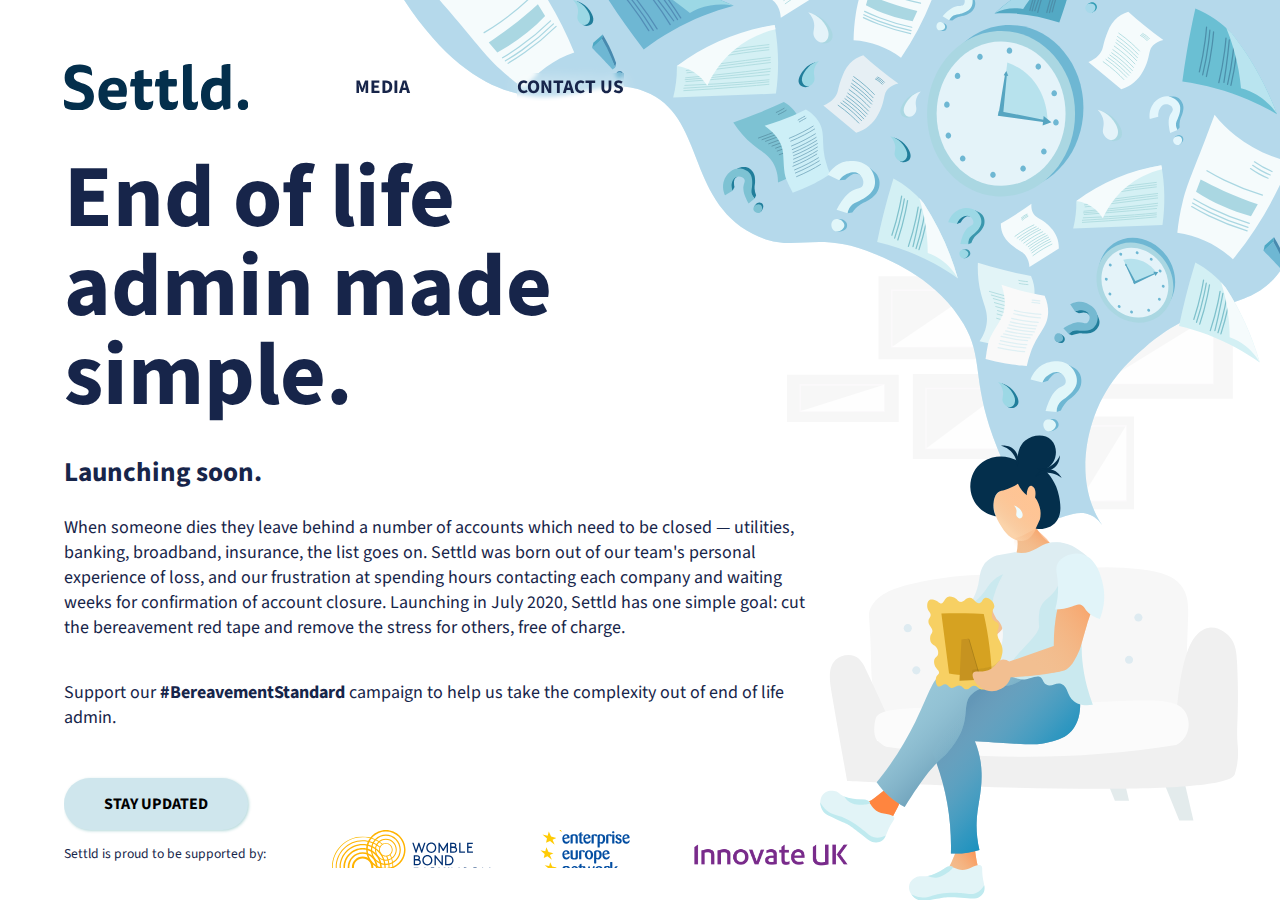
==== index.html @ 3180a31d "media page" ====
<!DOCTYPE html>
<html lang="en">
  <head>
    <meta charset="UTF-8" />
    <meta name="viewport" content="width=device-width, initial-scale=1.0" />
    <title>Settld</title>
    <link
      href="https://fonts.googleapis.com/css2?family=Source+Sans+Pro&display=swap"
      rel="stylesheet"
    />
    <link rel="stylesheet" href="/style/common.css" />
    <link rel="stylesheet" href="/style/home.css" />
  </head>
  <body data-expanded="false">
    <script>
      function toggleExpand() {
        document.body.dataset.expanded =
          document.body.dataset.expanded === 'true' ? 'false' : 'true'
      }
    </script>
    <div class="mobile-nav" onclick="toggleExpand()">
      <nav>
        <a href="/"><img src="/imgs/logo.svg" alt="settld logo" /></a>
        <a href="/media">media</a>
        <a href="/contact">contact us</a>
      </nav>
      <button></button>
    </div>
    <div class="content">
      <nav class="desktop-nav">
        <a href="/"><img src="/imgs/logo.svg" alt="settld logo" /></a>
        <a href="/media">media</a>
        <a href="/contact">contact us</a>
      </nav>
      <main>
        <h1>End of <span id="life">life</span> admin made simple.</h1>
        <h2>Launching soon.</h2>
        <p>
          When someone dies they leave behind a number of accounts which need to
          be closed &mdash; utilities, banking, broadband, insurance, the list
          goes on. Settld was born out of our team's personal experience of
          loss, and our frustration at spending hours contacting each company
          and waiting weeks for confirmation of account closure. Launching in
          July 2020, Settld has one simple goal: cut the bereavement red tape
          and remove the stress for others, free of charge.
        </p>
        <p>
          Support our
          <a href="https://www.change.org/BereavementStandard"
            >#BereavementStandard</a
          >
          campaign to help us take the complexity out of end of life admin.
        </p>

        <button>Stay Updated</button>
      </main>
      <div class="support">
        <p>Settld is proud to be supported by:</p>
        <img src="imgs/wbd.svg" alt="whomble bond dickinson" />
        <img src="imgs/een.svg" alt="enterprise europe network" />
        <img src="imgs/iuk.png" alt="innovate uk" />
      </div>
    </div>
    <img src="imgs/illustration.svg" alt="illustration" class="img-main" />
  </body>
</html>
---- style/common.css ----
:root {
  --cl-text: #17254a;
  --cl-accent: #cfe6ed;
}

body {
  margin: 0;
  padding-top: 2rem;
  font-size: 18px;
  font-family: 'Source Sans Pro', sans-serif;
  height: 100vh;
  box-sizing: border-box;
  color: var(--cl-text);
  overflow-x: hidden;
}

.content {
  max-width: 50rem;
  height: 100%;
  display: flex;
  flex-direction: column;
  justify-content: space-between;
  margin-left: 5vw;
  padding: 2rem 0;
  box-sizing: border-box;
  overflow-x: hidden;
}

.desktop-nav {
  display: flex;
  justify-content: space-between;
  align-items: center;
  width: 70%;
}

nav > * {
  margin: 0;
}

nav > a {
  text-transform: uppercase;
  font-size: 1.2rem;
  text-decoration: none;
  color: inherit;
  font-weight: bold;
}

nav > a:not(:first-child) {
  /* text legibility on illustration */
  text-shadow: 0 0 1rem #fff;
  backdrop-filter: blur(2px);
}

nav > a:first-child {
  display: contents;
}

.mobile-nav {
  display: none;
  position: relative;
  left: 5vw;
  top: 20vw;
  width: 3rem;
  height: 3rem;
  background-color: var(--cl-accent);
  box-shadow: 2.5px 2.5px 5px #cfe6ed88;
  border-radius: 50%;
  z-index: 1000;
}

.mobile-nav::before {
  content: '';
  position: absolute;
  left: 0;
  top: 0;
  width: 100%;
  height: 100%;
  background-color: inherit;
  border-radius: 50%;
  transition: transform 0.3s ease;
}

body[data-expanded='true'] {
  overflow: hidden;
}

body[data-expanded='true'] .mobile-nav::before {
  transform: scale(50);
}

.mobile-nav > nav {
  visibility: hidden;
  width: 100vw;
  height: 100vh;
  background-color: var(--cl-accent);
  position: fixed;
  top: 0;
  left: 0;
  margin: 0;
  padding: 6vw;
  box-sizing: border-box;
  display: flex;
  flex-direction: column;
  justify-content: center;
  align-items: flex-start;
  opacity: 0;
}

.mobile-nav > nav * {
  margin-bottom: 4rem;
}

body[data-expanded='true'] .mobile-nav > nav {
  visibility: visible;
  transition: opacity 0.2s ease 0.2s;
  opacity: 1;
}

.mobile-nav > button {
  position: absolute;
  display: block;
  background-color: transparent;
  width: 50%;
  margin: 0;
  left: 50%;
  top: 50%;
  transform: translateX(-50%) translateY(-50%);
  border: none;
  background-color: var(--cl-text);
  --line-width: 2px;
  height: var(--line-width);
  border-radius: calc(var(--line-width) / 2);
}

.mobile-nav > button::before,
.mobile-nav > button::after {
  content: '';
  position: absolute;
  left: 0;
  width: 100%;
  background-color: var(--cl-text);
  top: 0;
  transform: translateY(-0.35rem);
  height: var(--line-width);
  border-radius: calc(var(--line-width) / 2);
  transform-origin: center;
  transition: transform 0.2s ease;
}

.mobile-nav > button::after {
  transform: translateY(0.35rem);
}

body[data-expanded='true'] .mobile-nav > button {
  background-color: transparent;
}
body[data-expanded='true'] .mobile-nav > button::before {
  transform: rotate(45deg) translateX(15%) translateY(-0.2rem);
}
[data-expanded='true'] .mobile-nav > button::after {
  transform: rotate(-45deg) translateX(15%) translateY(0.2rem);
}

button:focus {
  outline: none;
}

hr {
  border: none;
  height: 1px;
  background-color: var(--cl-text);
  margin: 4rem 0;
  opacity: 0.3;
}

@media (orientation: portrait) {
  body {
    padding: 0;
    height: initial;
    width: 100vw;
  }

  .content {
    margin: 0;
    padding: 5vw;
    position: relative;
    margin: auto;
  }

  .desktop-nav {
    margin-top: 40vw;
    position: absolute;
  }

  .desktop-nav > p {
    font-size: min(18vmin, 7rem);
  }

  .desktop-nav > *:not(:first-child) {
    display: none;
  }

  .mobile-nav {
    display: block;
  }
}
---- style/home.css ----
h1 {
  font-size: 5.55rem;
  margin-bottom: 2rem;
  line-height: 100%;
}

h2 {
  font-size: 1.7rem;
  margin-top: 0;
}

p:nth-of-type(2n) {
  margin-top: 2.5rem;
}

main {
  margin-right: 2rem;
  margin-top: 5vh;
}

main > *:first-child {
  margin-top: 0;
}

main a {
  text-decoration: none;
  font-weight: bold;
  color: inherit;
}

main > button {
  margin-top: 3rem;
  appearance: none;
  border: none;
  background-color: var(--cl-accent);
  width: 11.5rem;
  height: 3.28rem;
  text-transform: uppercase;
  display: block;
  font-family: inherit;
  font-size: 1rem;
  font-weight: bold;
  box-shadow: 1px 1px 3px #0a82854d;
  border-radius: 1000px;
}

.img-main {
  position: absolute;
  right: 0;
  top: 0;
  height: 100vh;
  z-index: -1;
}

.support {
  display: flex;
  justify-content: space-between;
  overflow: hidden;
}

.support > p {
  font-size: 0.85rem;
}

.support > img {
  height: 3rem;
}

.support > img:nth-of-type(2n) {
  transform: scale(0.8);
}

.support > img[alt~='europe'] {
  transform: scale(1.6);
}

#life::after {
  content: '\A';
  white-space: pre;
}

@media (orientation: portrait) {
  .img-main {
    width: 100vw;
    height: initial;
  }

  main {
    margin: 0;
    margin-top: 100vw;
  }

  h1 {
    font-size: 3rem;
  }

  h1,
  h2 {
    text-align: center;
  }

  main > button {
    margin: 7vmin auto;
    margin-top: 6rem;
  }

  #life::after {
    content: none;
  }

  .support {
    flex-direction: column;
    align-items: center;
  }

  .support p {
    text-align: left;
    width: 100%;
    margin: 2rem 0;
  }

  .support > * {
    margin-bottom: 4rem;
  }

  img[alt~='uk'] {
    height: initial;
    width: 10rem;
    margin-top: -1rem;
  }
}

@media (orientation: landscape) and (max-width: 1240px) {
  .img-main {
    position: fixed;
    margin-right: calc(100vw - 1240px);
  }
}
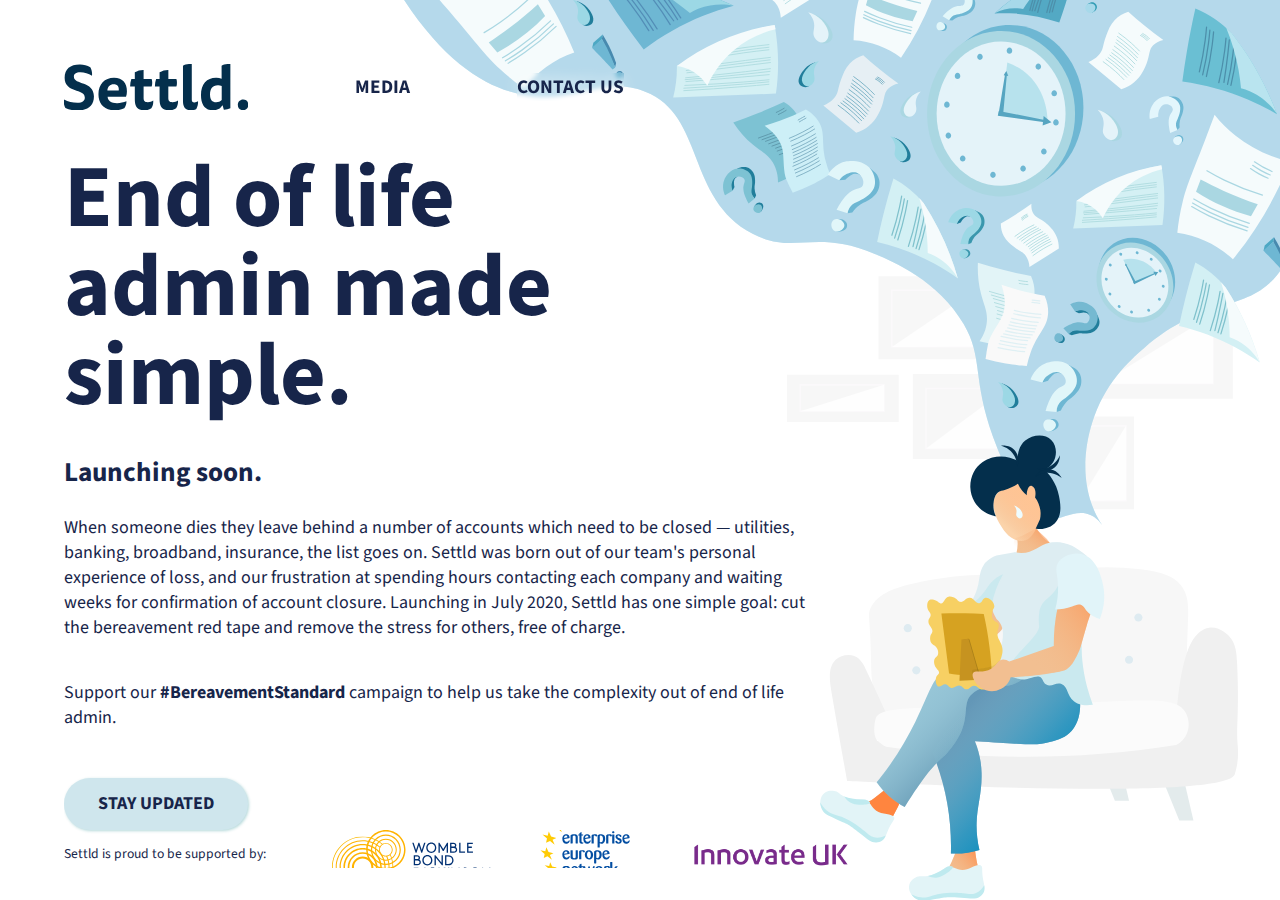
==== commit e9f223a5: "link call to action to contact page" ====
--- a/index.html
+++ b/index.html
@@ -51,8 +51,7 @@
           >
           campaign to help us take the complexity out of end of life admin.
         </p>
-
-        <button>Stay Updated</button>
+        <a class="cta" href="/contact">Stay Updated</a>
       </main>
       <div class="support">
         <p>Settld is proud to be supported by:</p>
--- a/style/common.css
+++ b/style/common.css
@@ -188,7 +188,7 @@
   }
 
   .desktop-nav {
-    margin-top: 40vw;
+    margin-top: 32vw;
     position: absolute;
   }
 
--- a/style/home.css
+++ b/style/home.css
@@ -28,20 +28,18 @@
   color: inherit;
 }
 
-main > button {
+.cta {
+  display: block;
   margin-top: 3rem;
-  appearance: none;
-  border: none;
   background-color: var(--cl-accent);
   width: 11.5rem;
   height: 3.28rem;
   text-transform: uppercase;
-  display: block;
-  font-family: inherit;
-  font-size: 1rem;
   font-weight: bold;
   box-shadow: 1px 1px 3px #0a82854d;
   border-radius: 1000px;
+  line-height: 3.28rem;
+  text-align: center;
 }
 
 .img-main {
@@ -87,7 +85,7 @@
 
   main {
     margin: 0;
-    margin-top: 100vw;
+    margin-top: 93vw;
   }
 
   h1 {
@@ -99,9 +97,9 @@
     text-align: center;
   }
 
-  main > button {
+  .cta {
     margin: 7vmin auto;
-    margin-top: 6rem;
+    margin-top: 3rem;
   }
 
   #life::after {
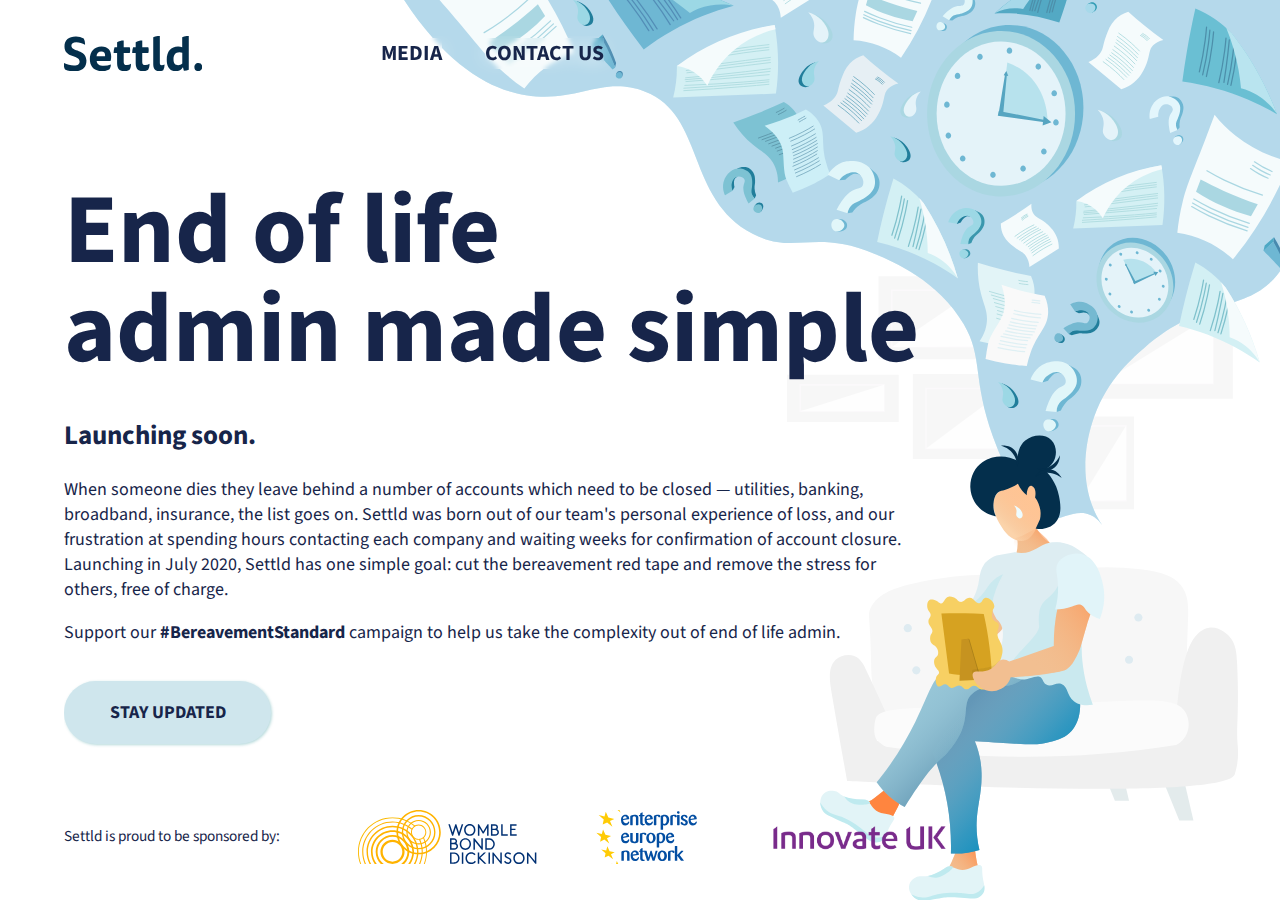
==== commit ee0e37e0: "style adjustments" ====
--- a/index.html
+++ b/index.html
@@ -33,7 +33,7 @@
         <a href="/contact">contact us</a>
       </nav>
       <main>
-        <h1>End of <span id="life">life</span> admin made simple.</h1>
+        <h1>End of <span id="life">life</span> admin made simple</h1>
         <h2>Launching soon.</h2>
         <p>
           When someone dies they leave behind a number of accounts which need to
@@ -54,7 +54,8 @@
         <a class="cta" href="/contact">Stay Updated</a>
       </main>
       <div class="support">
-        <p>Settld is proud to be supported by:</p>
+        <p>Settld is proud to be sponsored by:</p>
+        <img src="imgs/iuk.png" alt="innovate uk" />
         <img src="imgs/wbd.svg" alt="whomble bond dickinson" />
         <img src="imgs/een.svg" alt="enterprise europe network" />
         <img src="imgs/iuk.png" alt="innovate uk" />
--- a/style/common.css
+++ b/style/common.css
@@ -1,13 +1,13 @@
 :root {
   --cl-text: #17254a;
   --cl-accent: #cfe6ed;
-}
-
-body {
-  margin: 0;
-  padding-top: 2rem;
   font-size: 18px;
   font-family: 'Source Sans Pro', sans-serif;
+}
+
+body {
+  margin: 0;
+  padding-top: 2rem;
   height: 100vh;
   box-sizing: border-box;
   color: var(--cl-text);
@@ -16,7 +16,6 @@
 
 .content {
   max-width: 50rem;
-  height: 100%;
   display: flex;
   flex-direction: column;
   justify-content: space-between;
@@ -30,7 +29,12 @@
   display: flex;
   justify-content: space-between;
   align-items: center;
-  width: 70%;
+  width: 60%;
+}
+
+.desktop-nav img {
+  width: 138px;
+  margin-right: 25%;
 }
 
 nav > * {
@@ -169,7 +173,8 @@
   border: none;
   height: 1px;
   background-color: var(--cl-text);
-  margin: 4rem 0;
+  margin: 3rem 0;
+  margin: 4vh 0;
   opacity: 0.3;
 }
 
@@ -204,3 +209,13 @@
     display: block;
   }
 }
+
+@media (orientation: landscape) and (max-height: 900px) {
+  body {
+    padding-top: 4vh;
+  }
+
+  .content {
+    padding-top: 0;
+  }
+}
--- a/style/home.css
+++ b/style/home.css
@@ -1,5 +1,5 @@
 h1 {
-  font-size: 5.55rem;
+  font-size: 3.55rem;
   margin-bottom: 2rem;
   line-height: 100%;
 }
@@ -7,10 +7,6 @@
 h2 {
   font-size: 1.7rem;
   margin-top: 0;
-}
-
-p:nth-of-type(2n) {
-  margin-top: 2.5rem;
 }
 
 main {
@@ -26,6 +22,10 @@
   text-decoration: none;
   font-weight: bold;
   color: inherit;
+}
+
+.content {
+  min-height: 100%;
 }
 
 .cta {
@@ -64,10 +64,6 @@
   height: 3rem;
 }
 
-.support > img:nth-of-type(2n) {
-  transform: scale(0.8);
-}
-
 .support > img[alt~='europe'] {
   transform: scale(1.6);
 }
@@ -75,6 +71,10 @@
 #life::after {
   content: '\A';
   white-space: pre;
+}
+
+img[alt~='uk']:first-of-type {
+  display: none;
 }
 
 @media (orientation: portrait) {
@@ -112,19 +112,25 @@
   }
 
   .support p {
-    text-align: left;
-    width: 100%;
     margin: 2rem 0;
   }
 
   .support > * {
-    margin-bottom: 4rem;
+    margin-bottom: 3rem;
   }
 
   img[alt~='uk'] {
     height: initial;
     width: 10rem;
-    margin-top: -1rem;
+    margin-bottom: 2rem;
+  }
+
+  img[alt~='uk']:first-of-type {
+    display: initial;
+  }
+
+  img[alt~='uk']:last-of-type {
+    display: none;
   }
 }
 
@@ -134,3 +140,28 @@
     margin-right: calc(100vw - 1240px);
   }
 }
+
+@media (orientation: landscape) and (max-height: 900px) {
+  h1 {
+    font-size: 11vh;
+    font-size: max(11vh, 3rem);
+  }
+
+  h2 {
+    font-size: 3vh;
+    font-size: max(3vh, 1.2rem);
+  }
+
+  p {
+    font-size: 2vh;
+    font-size: max(2vh, 0.8rem);
+  }
+
+  .cta {
+    margin-top: 2rem;
+    width: 11.5rem;
+    width: 23vh;
+    height: 7vh;
+    line-height: 7vh;
+  }
+}
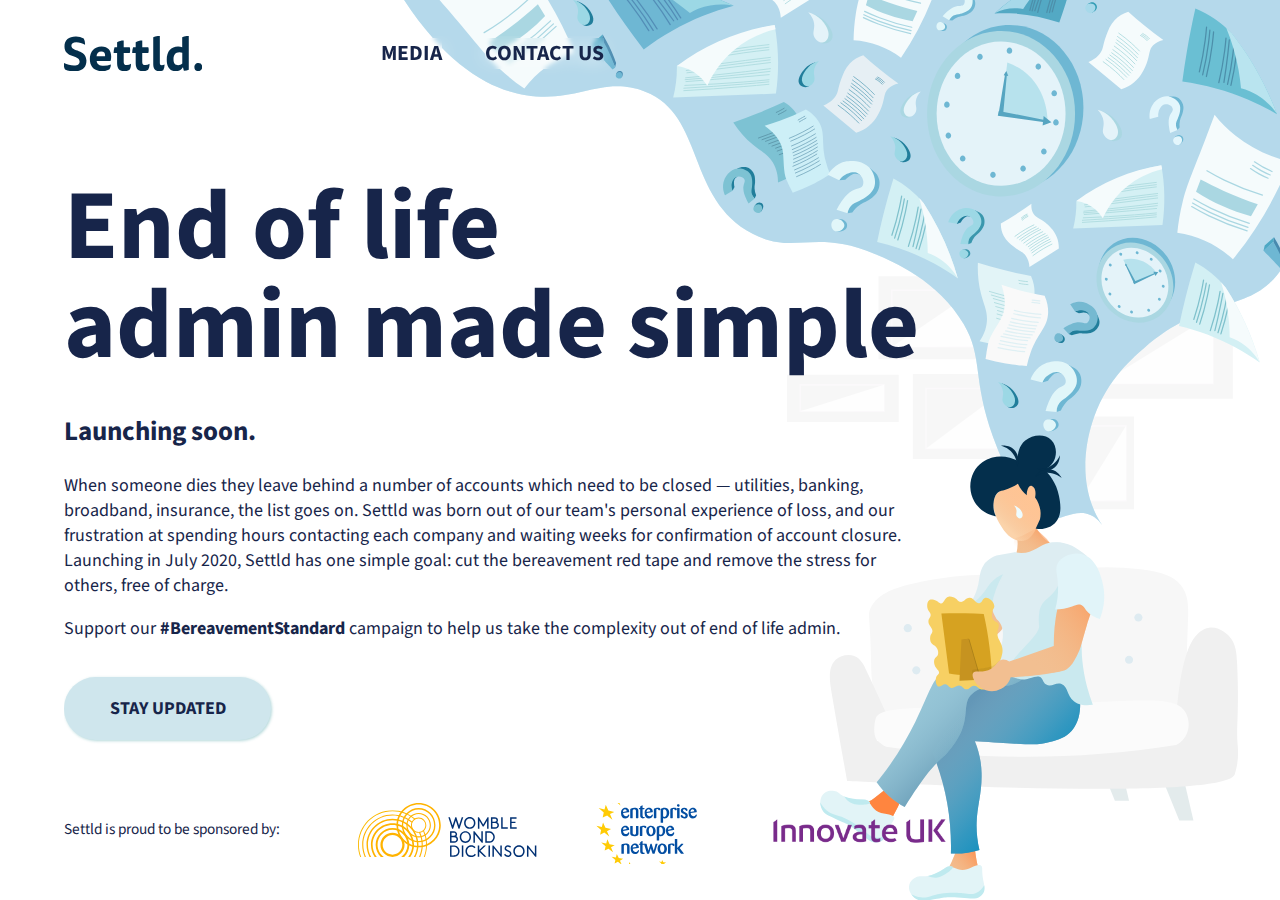
==== commit cd096fc2: "link supporters" ====
--- a/index.html
+++ b/index.html
@@ -55,10 +55,22 @@
       </main>
       <div class="support">
         <p>Settld is proud to be sponsored by:</p>
-        <img src="imgs/iuk.png" alt="innovate uk" />
-        <img src="imgs/wbd.svg" alt="whomble bond dickinson" />
-        <img src="imgs/een.svg" alt="enterprise europe network" />
-        <img src="imgs/iuk.png" alt="innovate uk" />
+        <a
+          href="https://www.gov.uk/government/organisations/innovate-uk"
+          target="_blank"
+          ><img src="imgs/iuk.png" alt="innovate uk"
+        /></a>
+        <a href="https://www.womblebonddickinson.com/uk" target="_blank"
+          ><img src="imgs/wbd.svg" alt="whomble bond dickinson"
+        /></a>
+        <a href="https://een.ec.europa.eu/" target="_blank"
+          ><img src="imgs/een.svg" alt="enterprise europe network"
+        /></a>
+        <a
+          href="https://www.gov.uk/government/organisations/innovate-uk"
+          target="_blank"
+          ><img src="imgs/iuk.png" alt="innovate uk"
+        /></a>
       </div>
     </div>
     <img src="imgs/illustration.svg" alt="illustration" class="img-main" />
--- a/style/home.css
+++ b/style/home.css
@@ -60,11 +60,11 @@
   font-size: 0.85rem;
 }
 
-.support > img {
+.support img {
   height: 3rem;
 }
 
-.support > img[alt~='europe'] {
+.support img[alt~='europe'] {
   transform: scale(1.6);
 }
 
@@ -73,7 +73,7 @@
   white-space: pre;
 }
 
-img[alt~='uk']:first-of-type {
+.support > a:first-of-type {
   display: none;
 }
 
@@ -115,7 +115,7 @@
     margin: 2rem 0;
   }
 
-  .support > * {
+  .support img {
     margin-bottom: 3rem;
   }
 
@@ -125,11 +125,10 @@
     margin-bottom: 2rem;
   }
 
-  img[alt~='uk']:first-of-type {
+  .support > a:first-of-type {
     display: initial;
   }
-
-  img[alt~='uk']:last-of-type {
+  .support > a:last-of-type {
     display: none;
   }
 }
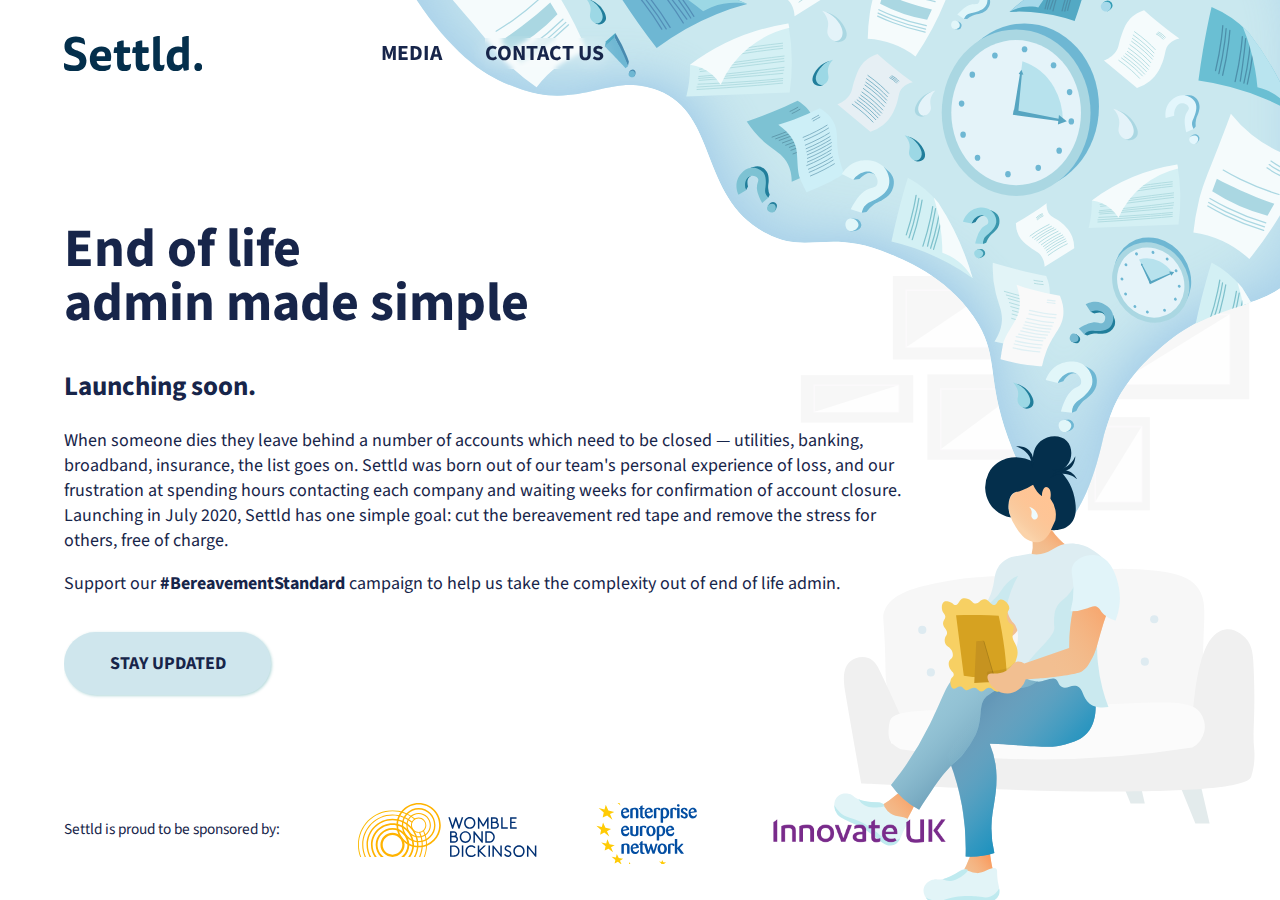
==== commit b3ece5bc: "Fixes links." ====
--- a/index.html
+++ b/index.html
@@ -1,78 +1,67 @@
 <!DOCTYPE html>
 <html lang="en">
-  <head>
-    <meta charset="UTF-8" />
-    <meta name="viewport" content="width=device-width, initial-scale=1.0" />
-    <title>Settld</title>
-    <link
-      href="https://fonts.googleapis.com/css2?family=Source+Sans+Pro&display=swap"
-      rel="stylesheet"
-    />
-    <link rel="stylesheet" href="/style/common.css" />
-    <link rel="stylesheet" href="/style/home.css" />
-  </head>
-  <body data-expanded="false">
-    <script>
-      function toggleExpand() {
-        document.body.dataset.expanded =
-          document.body.dataset.expanded === 'true' ? 'false' : 'true'
-      }
-    </script>
-    <div class="mobile-nav" onclick="toggleExpand()">
-      <nav>
-        <a href="/"><img src="/imgs/logo.svg" alt="settld logo" /></a>
-        <a href="/media">media</a>
-        <a href="/contact">contact us</a>
-      </nav>
-      <button></button>
+
+<head>
+  <meta charset="UTF-8" />
+  <meta name="viewport" content="width=device-width, initial-scale=1.0" />
+  <title>Settld</title>
+  <link href="https://fonts.googleapis.com/css2?family=Source+Sans+Pro&display=swap" rel="stylesheet" />
+  <link rel="stylesheet" href="/style/common.css" />
+  <link rel="stylesheet" href="/style/home.css" />
+</head>
+
+<body data-expanded="false">
+  <script>
+    function toggleExpand() {
+      document.body.dataset.expanded =
+        document.body.dataset.expanded === 'true' ? 'false' : 'true'
+    }
+  </script>
+  <div class="mobile-nav" onclick="toggleExpand()">
+    <nav>
+      <a href="/"><img src="/imgs/logo.svg" alt="settld logo" /></a>
+      <a href="/media/index.html">media</a>
+      <a href="/contact/index.html">contact us</a>
+    </nav>
+    <button></button>
+  </div>
+  <div class="content">
+    <nav class="desktop-nav">
+      <a href="/"><img src="/imgs/logo.svg" alt="settld logo" /></a>
+      <a href="/media/index.html">media</a>
+      <a href="/contact/index.html">contact us</a>
+    </nav>
+    <main>
+      <h1>End of <span id="life">life</span> admin made simple</h1>
+      <h2>Launching soon.</h2>
+      <p>
+        When someone dies they leave behind a number of accounts which need to
+        be closed &mdash; utilities, banking, broadband, insurance, the list
+        goes on. Settld was born out of our team's personal experience of
+        loss, and our frustration at spending hours contacting each company
+        and waiting weeks for confirmation of account closure. Launching in
+        July 2020, Settld has one simple goal: cut the bereavement red tape
+        and remove the stress for others, free of charge.
+      </p>
+      <p>
+        Support our
+        <a href="https://www.change.org/BereavementStandard">#BereavementStandard</a>
+        campaign to help us take the complexity out of end of life admin.
+      </p>
+      <a class="cta" href="/contact/index.html">Stay Updated</a>
+    </main>
+    <div class="support">
+      <p>Settld is proud to be sponsored by:</p>
+      <a href="https://www.gov.uk/government/organisations/innovate-uk" target="_blank"><img src="imgs/iuk.png"
+          alt="innovate uk" /></a>
+      <a href="https://www.womblebonddickinson.com/uk" target="_blank"><img src="imgs/wbd.svg"
+          alt="whomble bond dickinson" /></a>
+      <a href="https://een.ec.europa.eu/" target="_blank"><img src="imgs/een.svg" alt="enterprise europe network" /></a>
+      <a href="https://www.gov.uk/government/organisations/innovate-uk" target="_blank"><img src="imgs/iuk.png"
+          alt="innovate uk" /></a>
     </div>
-    <div class="content">
-      <nav class="desktop-nav">
-        <a href="/"><img src="/imgs/logo.svg" alt="settld logo" /></a>
-        <a href="/media">media</a>
-        <a href="/contact">contact us</a>
-      </nav>
-      <main>
-        <h1>End of <span id="life">life</span> admin made simple</h1>
-        <h2>Launching soon.</h2>
-        <p>
-          When someone dies they leave behind a number of accounts which need to
-          be closed &mdash; utilities, banking, broadband, insurance, the list
-          goes on. Settld was born out of our team's personal experience of
-          loss, and our frustration at spending hours contacting each company
-          and waiting weeks for confirmation of account closure. Launching in
-          July 2020, Settld has one simple goal: cut the bereavement red tape
-          and remove the stress for others, free of charge.
-        </p>
-        <p>
-          Support our
-          <a href="https://www.change.org/BereavementStandard"
-            >#BereavementStandard</a
-          >
-          campaign to help us take the complexity out of end of life admin.
-        </p>
-        <a class="cta" href="/contact">Stay Updated</a>
-      </main>
-      <div class="support">
-        <p>Settld is proud to be sponsored by:</p>
-        <a
-          href="https://www.gov.uk/government/organisations/innovate-uk"
-          target="_blank"
-          ><img src="imgs/iuk.png" alt="innovate uk"
-        /></a>
-        <a href="https://www.womblebonddickinson.com/uk" target="_blank"
-          ><img src="imgs/wbd.svg" alt="whomble bond dickinson"
-        /></a>
-        <a href="https://een.ec.europa.eu/" target="_blank"
-          ><img src="imgs/een.svg" alt="enterprise europe network"
-        /></a>
-        <a
-          href="https://www.gov.uk/government/organisations/innovate-uk"
-          target="_blank"
-          ><img src="imgs/iuk.png" alt="innovate uk"
-        /></a>
-      </div>
-    </div>
-    <img src="imgs/illustration.svg" alt="illustration" class="img-main" />
-  </body>
-</html>
+  </div>
+  <img src="imgs/illustration.svg" alt="illustration" class="img-main" />
+</body>
+
+</html>--- a/style/common.css
+++ b/style/common.css
@@ -193,15 +193,6 @@
   }
 
   .desktop-nav {
-    margin-top: 32vw;
-    position: absolute;
-  }
-
-  .desktop-nav > p {
-    font-size: min(18vmin, 7rem);
-  }
-
-  .desktop-nav > *:not(:first-child) {
     display: none;
   }
 
--- a/style/home.css
+++ b/style/home.css
@@ -1,5 +1,5 @@
 h1 {
-  font-size: 3.55rem;
+  font-size: 3rem;
   margin-bottom: 2rem;
   line-height: 100%;
 }
@@ -131,6 +131,20 @@
   .support > a:last-of-type {
     display: none;
   }
+
+  .desktop-nav {
+    margin-top: 32vw;
+    position: absolute;
+    display: block;
+  }
+
+  .desktop-nav > p {
+    font-size: min(18vmin, 7rem);
+  }
+
+  .desktop-nav > *:not(:first-child) {
+    display: none;
+  }
 }
 
 @media (orientation: landscape) and (max-width: 1240px) {
@@ -142,8 +156,8 @@
 
 @media (orientation: landscape) and (max-height: 900px) {
   h1 {
-    font-size: 11vh;
-    font-size: max(11vh, 3rem);
+    font-size: 6vh;
+    font-size: max(6vh, 3rem);
   }
 
   h2 {
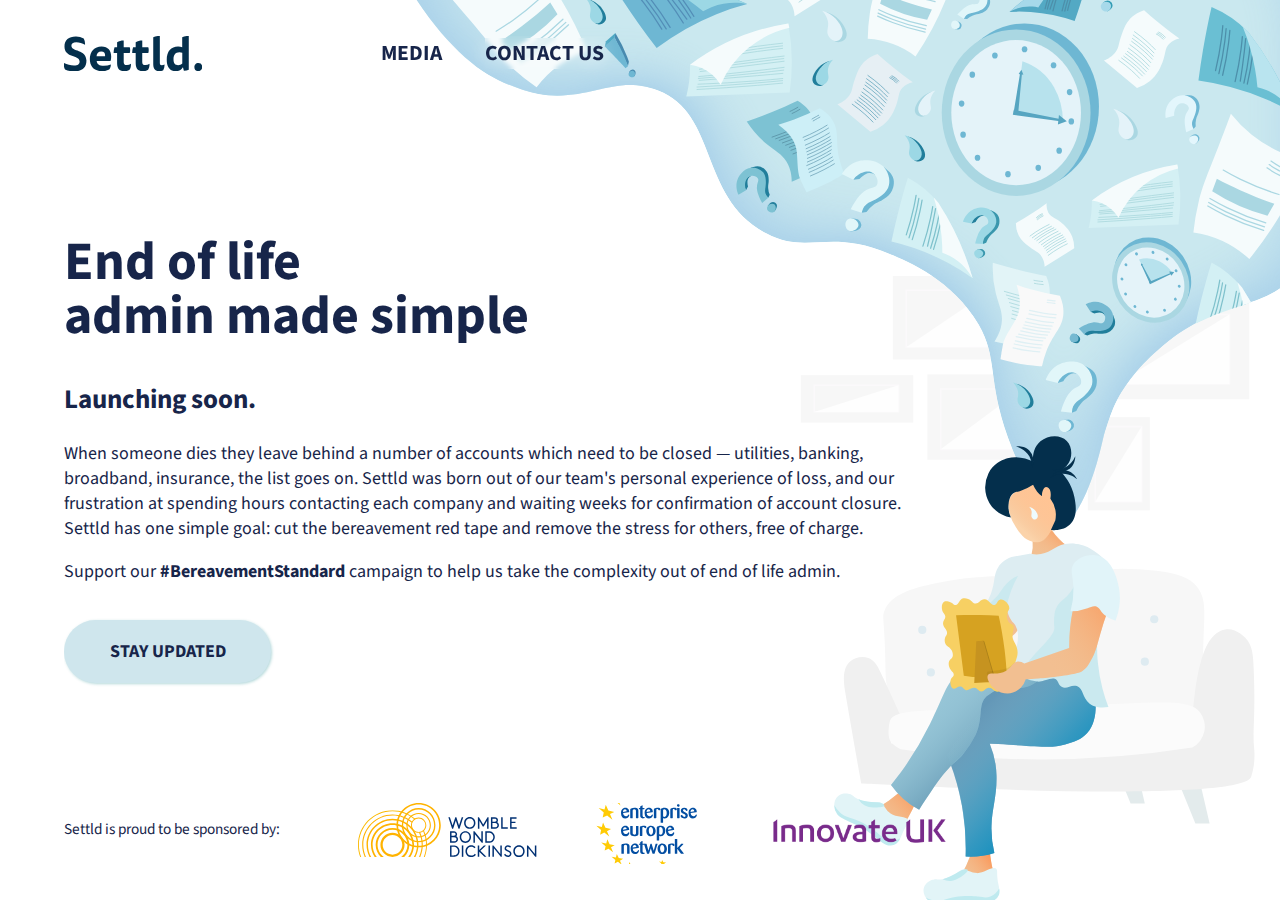
==== commit 34373585: "Removes 'Lauching in July' text." ====
--- a/index.html
+++ b/index.html
@@ -1,67 +1,99 @@
 <!DOCTYPE html>
 <html lang="en">
+  <head>
+    <!-- Global site tag (gtag.js) - Google Analytics -->
+    <script
+      async
+      src="https://www.googletagmanager.com/gtag/js?id=UA-172951621-1"
+    ></script>
+    <script>
+      window.dataLayer = window.dataLayer || [];
+      function gtag() {
+        dataLayer.push(arguments);
+      }
+      gtag("js", new Date());
+      gtag("config", "UA-172951621-1");
+    </script>
+    <!-- Google AdSense marker -->
+    <script
+      data-ad-client="ca-pub-3457683240728596"
+      async
+      src="https://pagead2.googlesyndication.com/pagead/js/adsbygoogle.js"
+    ></script>
 
-<head>
-  <meta charset="UTF-8" />
-  <meta name="viewport" content="width=device-width, initial-scale=1.0" />
-  <title>Settld</title>
-  <link href="https://fonts.googleapis.com/css2?family=Source+Sans+Pro&display=swap" rel="stylesheet" />
-  <link rel="stylesheet" href="/style/common.css" />
-  <link rel="stylesheet" href="/style/home.css" />
-</head>
+    <meta charset="UTF-8" />
+    <meta name="viewport" content="width=device-width, initial-scale=1.0" />
+    <title>Settld</title>
+    <link
+      href="https://fonts.googleapis.com/css2?family=Source+Sans+Pro&display=swap"
+      rel="stylesheet"
+    />
+    <link rel="stylesheet" href="/style/common.css" />
+    <link rel="stylesheet" href="/style/home.css" />
+  </head>
 
-<body data-expanded="false">
-  <script>
-    function toggleExpand() {
-      document.body.dataset.expanded =
-        document.body.dataset.expanded === 'true' ? 'false' : 'true'
-    }
-  </script>
-  <div class="mobile-nav" onclick="toggleExpand()">
-    <nav>
-      <a href="/"><img src="/imgs/logo.svg" alt="settld logo" /></a>
-      <a href="/media/index.html">media</a>
-      <a href="/contact/index.html">contact us</a>
-    </nav>
-    <button></button>
-  </div>
-  <div class="content">
-    <nav class="desktop-nav">
-      <a href="/"><img src="/imgs/logo.svg" alt="settld logo" /></a>
-      <a href="/media/index.html">media</a>
-      <a href="/contact/index.html">contact us</a>
-    </nav>
-    <main>
-      <h1>End of <span id="life">life</span> admin made simple</h1>
-      <h2>Launching soon.</h2>
-      <p>
-        When someone dies they leave behind a number of accounts which need to
-        be closed &mdash; utilities, banking, broadband, insurance, the list
-        goes on. Settld was born out of our team's personal experience of
-        loss, and our frustration at spending hours contacting each company
-        and waiting weeks for confirmation of account closure. Launching in
-        July 2020, Settld has one simple goal: cut the bereavement red tape
-        and remove the stress for others, free of charge.
-      </p>
-      <p>
-        Support our
-        <a href="https://www.change.org/BereavementStandard">#BereavementStandard</a>
-        campaign to help us take the complexity out of end of life admin.
-      </p>
-      <a class="cta" href="/contact/index.html">Stay Updated</a>
-    </main>
-    <div class="support">
-      <p>Settld is proud to be sponsored by:</p>
-      <a href="https://www.gov.uk/government/organisations/innovate-uk" target="_blank"><img src="imgs/iuk.png"
-          alt="innovate uk" /></a>
-      <a href="https://www.womblebonddickinson.com/uk" target="_blank"><img src="imgs/wbd.svg"
-          alt="whomble bond dickinson" /></a>
-      <a href="https://een.ec.europa.eu/" target="_blank"><img src="imgs/een.svg" alt="enterprise europe network" /></a>
-      <a href="https://www.gov.uk/government/organisations/innovate-uk" target="_blank"><img src="imgs/iuk.png"
-          alt="innovate uk" /></a>
+  <body data-expanded="false">
+    <script>
+      function toggleExpand() {
+        document.body.dataset.expanded =
+          document.body.dataset.expanded === "true" ? "false" : "true";
+      }
+    </script>
+    <div class="mobile-nav" onclick="toggleExpand()">
+      <nav>
+        <a href="/"><img src="/imgs/logo.svg" alt="settld logo" /></a>
+        <a href="/media/index.html">media</a>
+        <a href="/contact/index.html">contact us</a>
+      </nav>
+      <button></button>
     </div>
-  </div>
-  <img src="imgs/illustration.svg" alt="illustration" class="img-main" />
-</body>
-
-</html>+    <div class="content">
+      <nav class="desktop-nav">
+        <a href="/"><img src="/imgs/logo.svg" alt="settld logo" /></a>
+        <a href="/media/index.html">media</a>
+        <a href="/contact/index.html">contact us</a>
+      </nav>
+      <main>
+        <h1>End of <span id="life">life</span> admin made simple</h1>
+        <h2>Launching soon.</h2>
+        <p>
+          When someone dies they leave behind a number of accounts which need to
+          be closed &mdash; utilities, banking, broadband, insurance, the list
+          goes on. Settld was born out of our team's personal experience of
+          loss, and our frustration at spending hours contacting each company
+          and waiting weeks for confirmation of account closure. Settld has one
+          simple goal: cut the bereavement red tape and remove the stress for
+          others, free of charge.
+        </p>
+        <p>
+          Support our
+          <a href="https://www.change.org/BereavementStandard"
+            >#BereavementStandard</a
+          >
+          campaign to help us take the complexity out of end of life admin.
+        </p>
+        <a class="cta" href="/contact/index.html">Stay Updated</a>
+      </main>
+      <div class="support">
+        <p>Settld is proud to be sponsored by:</p>
+        <a
+          href="https://www.gov.uk/government/organisations/innovate-uk"
+          target="_blank"
+          ><img src="imgs/iuk.png" alt="innovate uk"
+        /></a>
+        <a href="https://www.womblebonddickinson.com/uk" target="_blank"
+          ><img src="imgs/wbd.svg" alt="whomble bond dickinson"
+        /></a>
+        <a href="https://een.ec.europa.eu/" target="_blank"
+          ><img src="imgs/een.svg" alt="enterprise europe network"
+        /></a>
+        <a
+          href="https://www.gov.uk/government/organisations/innovate-uk"
+          target="_blank"
+          ><img src="imgs/iuk.png" alt="innovate uk"
+        /></a>
+      </div>
+    </div>
+    <img src="imgs/illustration.svg" alt="illustration" class="img-main" />
+  </body>
+</html>
